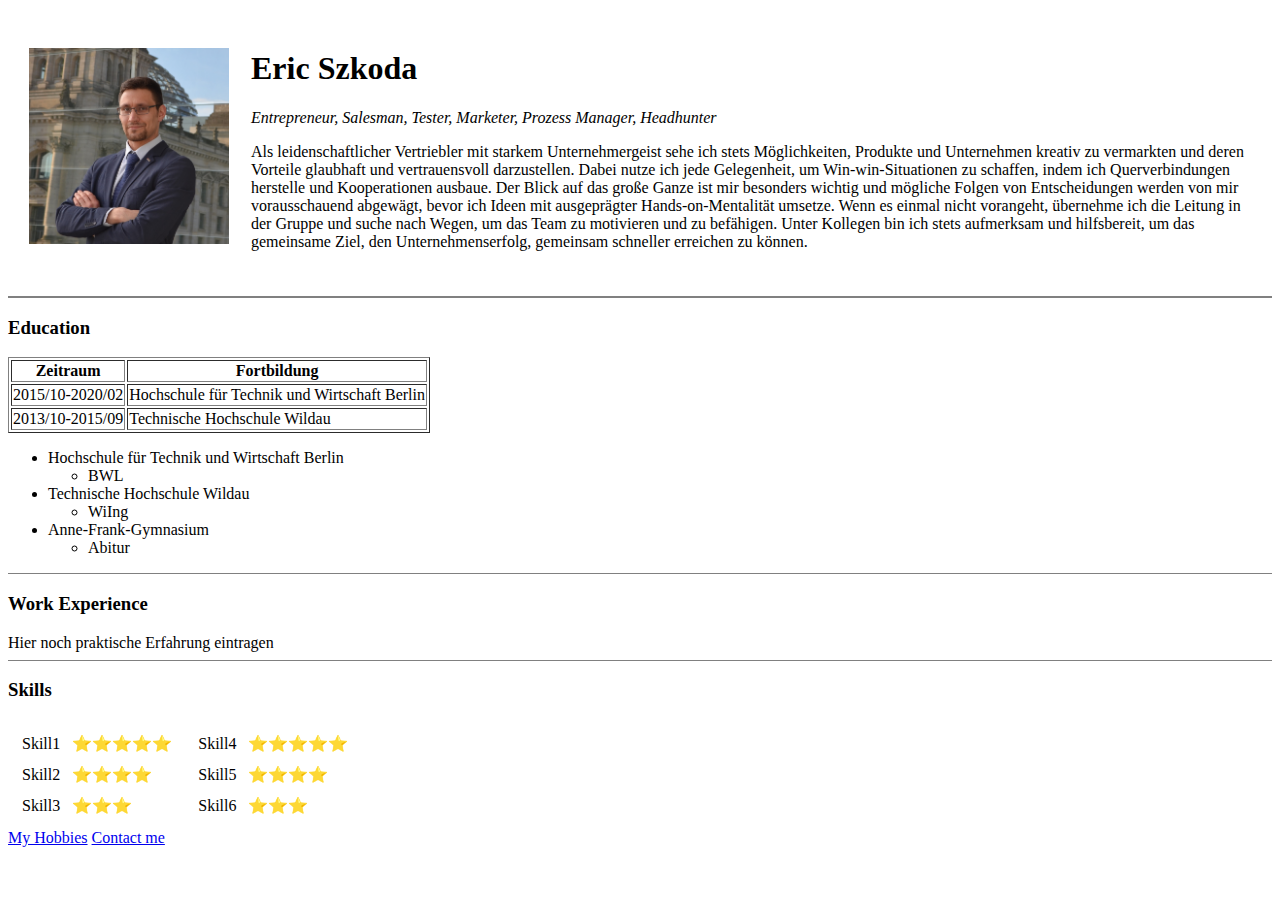
==== index.html @ c7119c58 "Add initital cv website files" ====
<!DOCTYPE html>
<html lang="en" dir="ltr">

<head>
  <meta charset="utf-8">
  <meta name="description" content="Hier steht der Inhalt, der bei Google angezeigt wird">
  <meta name="keywords" content="Consulting,Marketing,Process Mangement,Recruiting">
  <meta name="author" content="Eric Szkoda">
  <meta name="viewport" content="width=device-width, initial-scale=1.0">
  <title>Erics persönliche Seite</title>
</head>

<body>
  <table cellspacing="20">
    <tr>
      <td> <img src="images/EricSzkodaProfilbild3.png" alt="Eric Profilbild" width="200px"> </td>
      <td>
        <h1>Eric Szkoda</h1>
        <p> <em> Entrepreneur, Salesman, Tester, Marketer, Prozess Manager, Headhunter</em></p>
        <p> Als leidenschaftlicher Vertriebler mit starkem Unternehmergeist sehe ich stets Möglichkeiten, Produkte und Unternehmen kreativ zu vermarkten und deren Vorteile glaubhaft und vertrauensvoll darzustellen. Dabei nutze ich jede Gelegenheit,
          um
          Win-win-Situationen zu schaffen, indem ich Querverbindungen herstelle und Kooperationen ausbaue. Der Blick auf das große Ganze ist mir besonders wichtig und mögliche Folgen von Entscheidungen werden von mir vorausschauend abgewägt, bevor
          ich
          Ideen mit ausgeprägter Hands-on-Mentalität umsetze. Wenn es einmal nicht vorangeht, übernehme ich die Leitung in der Gruppe und suche nach Wegen, um das Team zu motivieren und zu befähigen. Unter Kollegen bin ich stets aufmerksam und
          hilfsbereit,
          um das gemeinsame Ziel, den Unternehmenserfolg, gemeinsam schneller erreichen zu können.</p>
      </td>
    </tr>
  </table>

  <hr size="2" noshade>
  <h3>Education</h3>
  <table border="1">
    <thead>
      <tr>
        <th>Zeitraum</th>
        <th>Fortbildung</th>
      </tr>
    </thead>
    <tbody>
      <tr>
        <td>2015/10-2020/02</td>
        <td>Hochschule für Technik und Wirtschaft Berlin</td>
      </tr>
      <tr>
        <td>2013/10-2015/09</td>
        <td>Technische Hochschule Wildau</td>
      </tr>

    </tbody>
    <tfoot>

    </tfoot>
  </table>

  <ul>
    <li>Hochschule für Technik und Wirtschaft Berlin
      <ul>
        <li>BWL</li>
      </ul>
    </li>
    <li>Technische Hochschule Wildau
      <ul>
        <li>WiIng</li>
      </ul>
    </li>
    <li>Anne-Frank-Gymnasium
      <ul>
        <li>Abitur</li>
      </ul>
    </li>
  </ul>

<hr size="1" noshade>

<h3>Work Experience</h3>
Hier noch praktische Erfahrung eintragen

<hr size="1" noshade>

  <h3>Skills</h3>
  <table>
    <tr>
      <td>
        <table cellspacing="10">
          <tr>
            <td>Skill1</td>
            <td>⭐⭐⭐⭐⭐</td>
          </tr>
          <tr>
            <td>Skill2</td>
            <td>⭐⭐⭐⭐</td>
          </tr>
          <tr>
            <td>Skill3</td>
            <td>⭐⭐⭐</td>
          </tr>
        </table>
      </td>
      <td>
        <table cellspacing="10">
          <tr>
            <td>Skill4</td>
            <td>⭐⭐⭐⭐⭐</td>
          </tr>
          <tr>
            <td>Skill5</td>
            <td>⭐⭐⭐⭐</td>
          </tr>
          <tr>
            <td>Skill6</td>
            <td>⭐⭐⭐</td>
          </tr>
        </table>
      </td>
    </tr>
  </table>


      <a href="hobbies.html">My Hobbies</a>
      <a href="contact-me.html">Contact me</a>

</body>

</html>
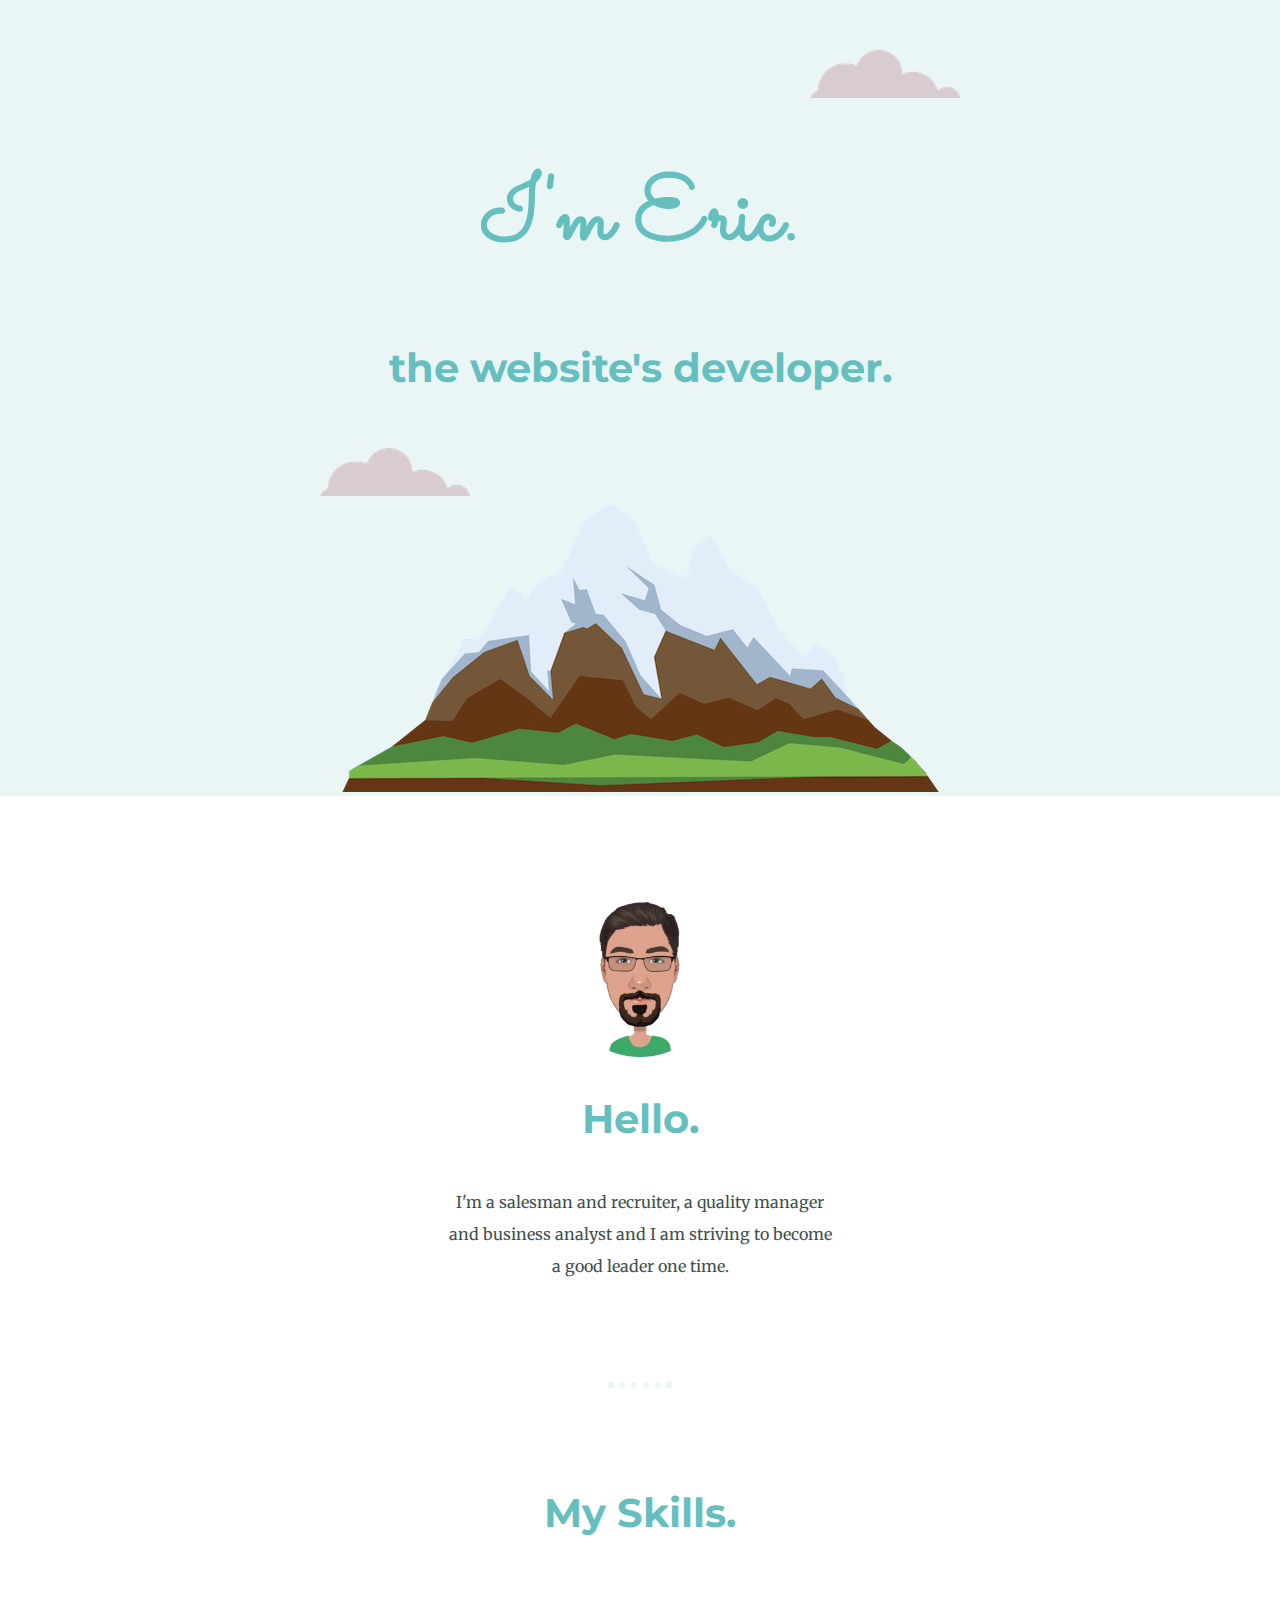
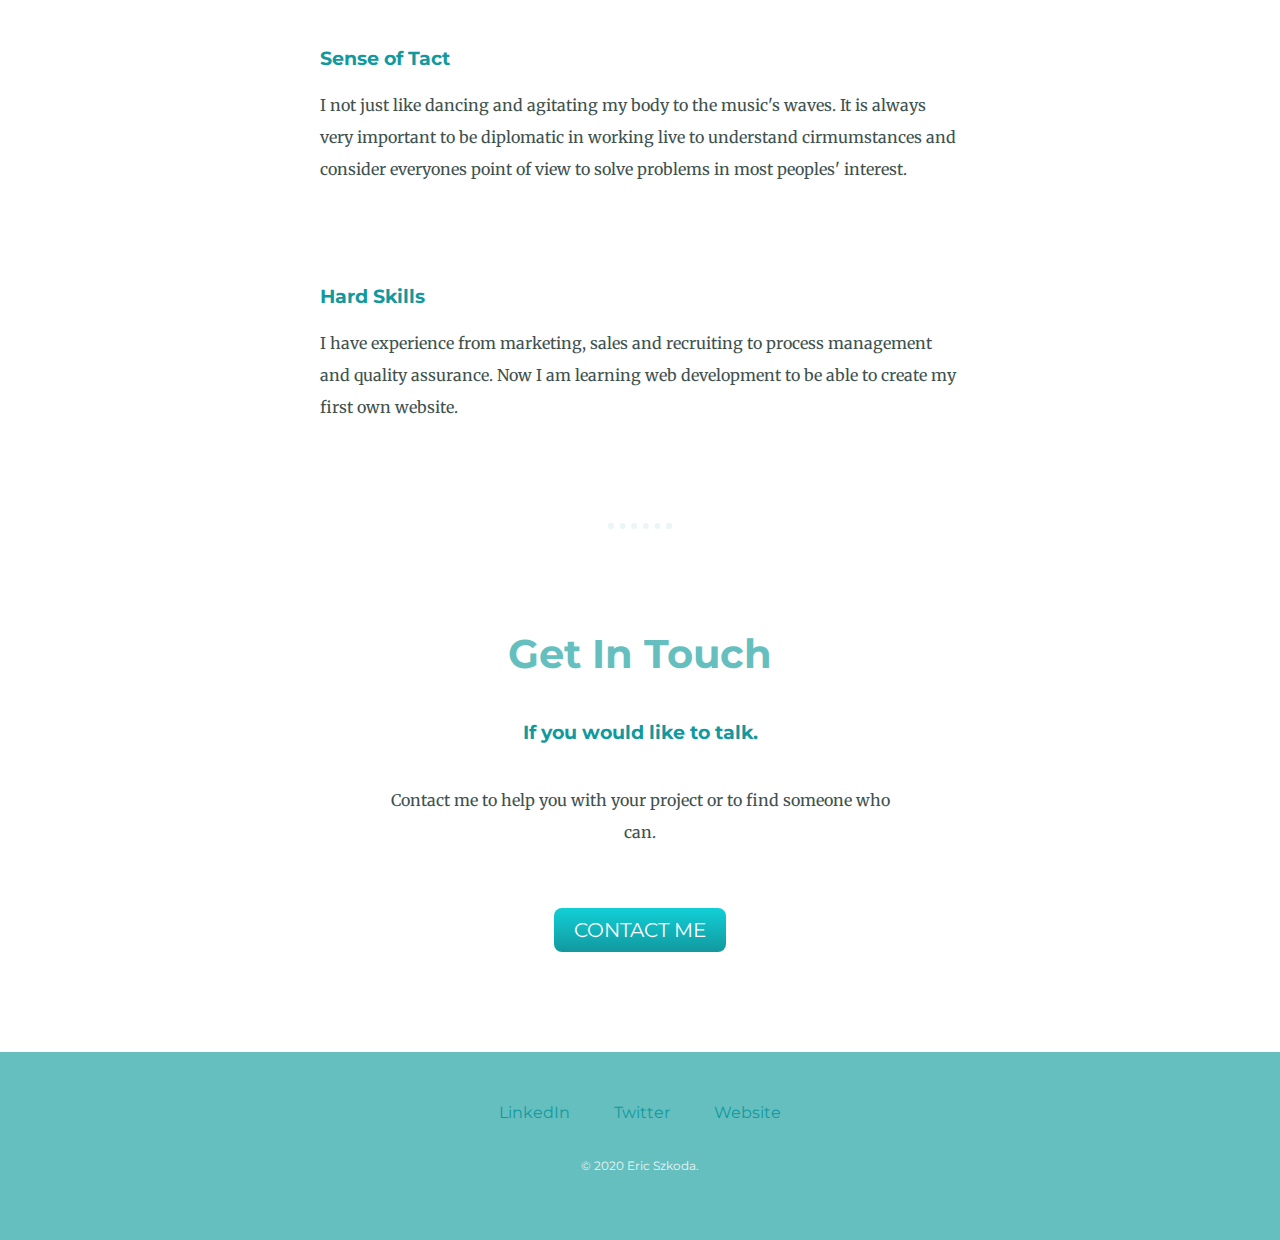
==== commit 88b9f5ae: "Designed Version of my Personal Page" ====
--- a/index.html
+++ b/index.html
@@ -3,122 +3,70 @@
 
 <head>
   <meta charset="utf-8">
+  <meta charset="utf-8">
   <meta name="description" content="Hier steht der Inhalt, der bei Google angezeigt wird">
   <meta name="keywords" content="Consulting,Marketing,Process Mangement,Recruiting">
   <meta name="author" content="Eric Szkoda">
   <meta name="viewport" content="width=device-width, initial-scale=1.0">
-  <title>Erics persönliche Seite</title>
+  <link rel="stylesheet" href="css code/style.css">
+  <link rel="icon" href="FaviconWhiteBG.png">
+  <link href="https://fonts.googleapis.com/css?family=Merriweather|Montserrat|Sacramento&display=swap" rel="stylesheet">
+
+
+  <title>Eric Szkoda</title>
+
 </head>
 
 <body>
-  <table cellspacing="20">
-    <tr>
-      <td> <img src="images/EricSzkodaProfilbild3.png" alt="Eric Profilbild" width="200px"> </td>
-      <td>
-        <h1>Eric Szkoda</h1>
-        <p> <em> Entrepreneur, Salesman, Tester, Marketer, Prozess Manager, Headhunter</em></p>
-        <p> Als leidenschaftlicher Vertriebler mit starkem Unternehmergeist sehe ich stets Möglichkeiten, Produkte und Unternehmen kreativ zu vermarkten und deren Vorteile glaubhaft und vertrauensvoll darzustellen. Dabei nutze ich jede Gelegenheit,
-          um
-          Win-win-Situationen zu schaffen, indem ich Querverbindungen herstelle und Kooperationen ausbaue. Der Blick auf das große Ganze ist mir besonders wichtig und mögliche Folgen von Entscheidungen werden von mir vorausschauend abgewägt, bevor
-          ich
-          Ideen mit ausgeprägter Hands-on-Mentalität umsetze. Wenn es einmal nicht vorangeht, übernehme ich die Leitung in der Gruppe und suche nach Wegen, um das Team zu motivieren und zu befähigen. Unter Kollegen bin ich stets aufmerksam und
-          hilfsbereit,
-          um das gemeinsame Ziel, den Unternehmenserfolg, gemeinsam schneller erreichen zu können.</p>
-      </td>
-    </tr>
-  </table>
+  <div class="top-container">
+    <img class="top-cloud" src="images/cloud.png" alt="cloud-img">
+    <h1>I'm Eric.</h1>
+    <h2>the website's developer.</h2>
+    <img class="bottom-cloud" src="images/cloud.png" alt="cloud-img">
+    <img src="images/mountain.png" alt="mountain-img">
+  </div>
 
-  <hr size="2" noshade>
-  <h3>Education</h3>
-  <table border="1">
-    <thead>
-      <tr>
-        <th>Zeitraum</th>
-        <th>Fortbildung</th>
-      </tr>
-    </thead>
-    <tbody>
-      <tr>
-        <td>2015/10-2020/02</td>
-        <td>Hochschule für Technik und Wirtschaft Berlin</td>
-      </tr>
-      <tr>
-        <td>2013/10-2015/09</td>
-        <td>Technische Hochschule Wildau</td>
-      </tr>
+  <div class="middle-container">
+    <div class="profile">
+      <img class="img-profile" src="images\FaviconWhiteBG.png" alt="" width="300px" >
+      <h2>Hello.</h2>
+      <p class="text-entry">I'm a salesman and recruiter, a quality manager and business analyst and I am striving to become a good leader one time.</p>
+    </div>
 
-    </tbody>
-    <tfoot>
+  <hr>
 
-    </tfoot>
-  </table>
+    <div class="skills">
+      <h2>My Skills.</h2>
+      <div class="skill-row">
+        <img class="img-dance-skill" src="https://media0.giphy.com/media/wn8rVP7qC8TNC/giphy.webp?cid=ecf05e47737f6c61bb6a7e3342d6bf19f08b4b57eda670b1&rid=giphy.webp" alt="">
+        <h3>Sense of Tact</h3>
+        <p>I not just like dancing and agitating my body to the music's waves. It is always very important to be diplomatic in working live to understand cirmumstances and consider everyones point of view to solve problems in most peoples' interest.</p>
+      </div>
+      <div class="skill-row">
+        <img class="img-hard-skill" src="https://media2.giphy.com/media/h7WvOQoBLnSsekZMRk/giphy.webp?cid=ecf05e470e98adc38c78c657959f78d3f1882de6106b2407&rid=giphy.webp" alt="">
+        <h3>Hard Skills</h3>
+        <p>I have experience from marketing, sales and recruiting to process management and quality assurance. Now I am learning web development to be able to create my first own website.</p>
+      </div>
+    </div>
 
-  <ul>
-    <li>Hochschule für Technik und Wirtschaft Berlin
-      <ul>
-        <li>BWL</li>
-      </ul>
-    </li>
-    <li>Technische Hochschule Wildau
-      <ul>
-        <li>WiIng</li>
-      </ul>
-    </li>
-    <li>Anne-Frank-Gymnasium
-      <ul>
-        <li>Abitur</li>
-      </ul>
-    </li>
-  </ul>
+  <hr>
 
-<hr size="1" noshade>
-
-<h3>Work Experience</h3>
-Hier noch praktische Erfahrung eintragen
-
-<hr size="1" noshade>
-
-  <h3>Skills</h3>
-  <table>
-    <tr>
-      <td>
-        <table cellspacing="10">
-          <tr>
-            <td>Skill1</td>
-            <td>⭐⭐⭐⭐⭐</td>
-          </tr>
-          <tr>
-            <td>Skill2</td>
-            <td>⭐⭐⭐⭐</td>
-          </tr>
-          <tr>
-            <td>Skill3</td>
-            <td>⭐⭐⭐</td>
-          </tr>
-        </table>
-      </td>
-      <td>
-        <table cellspacing="10">
-          <tr>
-            <td>Skill4</td>
-            <td>⭐⭐⭐⭐⭐</td>
-          </tr>
-          <tr>
-            <td>Skill5</td>
-            <td>⭐⭐⭐⭐</td>
-          </tr>
-          <tr>
-            <td>Skill6</td>
-            <td>⭐⭐⭐</td>
-          </tr>
-        </table>
-      </td>
-    </tr>
-  </table>
+    <div class="contact-me">
+      <h2>Get In Touch</h2>
+      <h3>If you would like to talk.</h3>
+      <p class="text-contact">Contact me to help you with your project or to find someone who can.</p>
+      <a class="btn" href="mailto:eric-szkoda@web.de">CONTACT ME</a>
+    </div>
+  </div>
 
 
-      <a href="hobbies.html">My Hobbies</a>
-      <a href="contact-me.html">Contact me</a>
+  <div class="bottom-container">
+    <a class="footer-link" href="https://www.linkedin.com/in/eric-szkoda-781b18109/" target="_blank">LinkedIn</a>
+    <a class="footer-link" href="https://twitter.com/barackobama" target="_blank">Twitter</a>
+    <a class="footer-link" href="https://www.google.de/" target="_blank">Website</a>
+    <p class="text-owner">© 2020 Eric Szkoda.</p>
+  </div>
+
 
 </body>
 
--- a/css code/style.css
+++ b/css code/style.css
@@ -0,0 +1,145 @@
+body {
+  color: #40514E;
+  text-align: center;
+  font-family: 'Merriweather', serif;
+  margin: 0;
+}
+
+div {
+
+}
+
+h1 {
+  color: #66BFBF;
+  font-family: 'Sacramento', cursive;
+  font-size: 5.625rem;
+  line-height: 2;
+  margin: 50px auto 0 auto;
+}
+
+h2 {
+  color: #66BFBF;
+  font-family: 'Montserrat', sans-serif;
+  font-size: 2.5rem;
+  padding-bottom: 10px;
+}
+
+h3 {
+  color: #11999E;
+  font-family: 'Montserrat', sans-serif;
+}
+
+p {
+  line-height: 2;
+}
+
+hr {
+border: dotted #EAF6F6 6px;
+border-bottom: none;
+width: 4%;
+margin: 100px auto;
+}
+
+
+.text-entry {
+  width: 30%;
+  text-align: center;
+  margin: auto;
+}
+
+.top-container {
+  background-color: #EAF6F6;
+  position: relative;
+  padding-top: 80px;
+  height: 100%;
+  width: 100%;
+}
+
+.top-cloud {
+  position: absolute;
+  right: 25%;
+  top: 50px;
+}
+
+.bottom-cloud {
+  position: absolute;
+  left: 25%;
+  bottom: 300px;
+}
+
+.img-profile {
+  width: 12.5%;
+}
+
+.middle-container {
+  margin: 100px 0;
+}
+
+
+.skill-row {
+  width: 50%;
+  position: relative;
+  margin: 100px auto 100px auto;
+  text-align: left;
+}
+
+.img-dance-skill {
+  width: 25%;
+  float: left;
+  margin-right: 30px;
+}
+
+.img-hard-skill {
+  width: 25%;
+  float: right;
+  margin-left: 30px;
+}
+
+.text-contact {
+  width: 40%;
+  margin: 40px auto 60px;
+}
+
+.bottom-container {
+  background-color: #66BFBF;
+    padding: 50px 0 30px;
+}
+
+.footer-link {
+  text-decoration: none;
+  color: #11999E;
+  font-family: 'Montserrat', sans-serif;
+  padding: 10px 20px;
+}
+
+.footer-link:hover {
+  color: #EAF6F6;
+}
+
+.text-owner {
+  color: #EAF6F6;
+  font-family: 'Montserrat', sans-serif;
+  font-size: 0.75rem;
+  padding: 20px 0;
+}
+
+.btn {
+	background:linear-gradient(to bottom, #11CDD4 5%, #11999E 100%);
+	background-color:#11CDD4;
+	border-radius:8px;
+	display:inline-block;
+	cursor:pointer;
+	color:#ffffff;
+	font-family: 'Montserrat', sans-serif;
+	font-size:20px;
+	padding: 10px 20px 10px 20px;
+	text-decoration:none;
+}
+.btn:hover {
+	background:linear-gradient(to bottom, #30E3CB 5%, #2BC4AD 100%);
+	background-color:#30E3CB;
+}
+.btn:active {
+	position:relative;
+	top:1px;
+}
